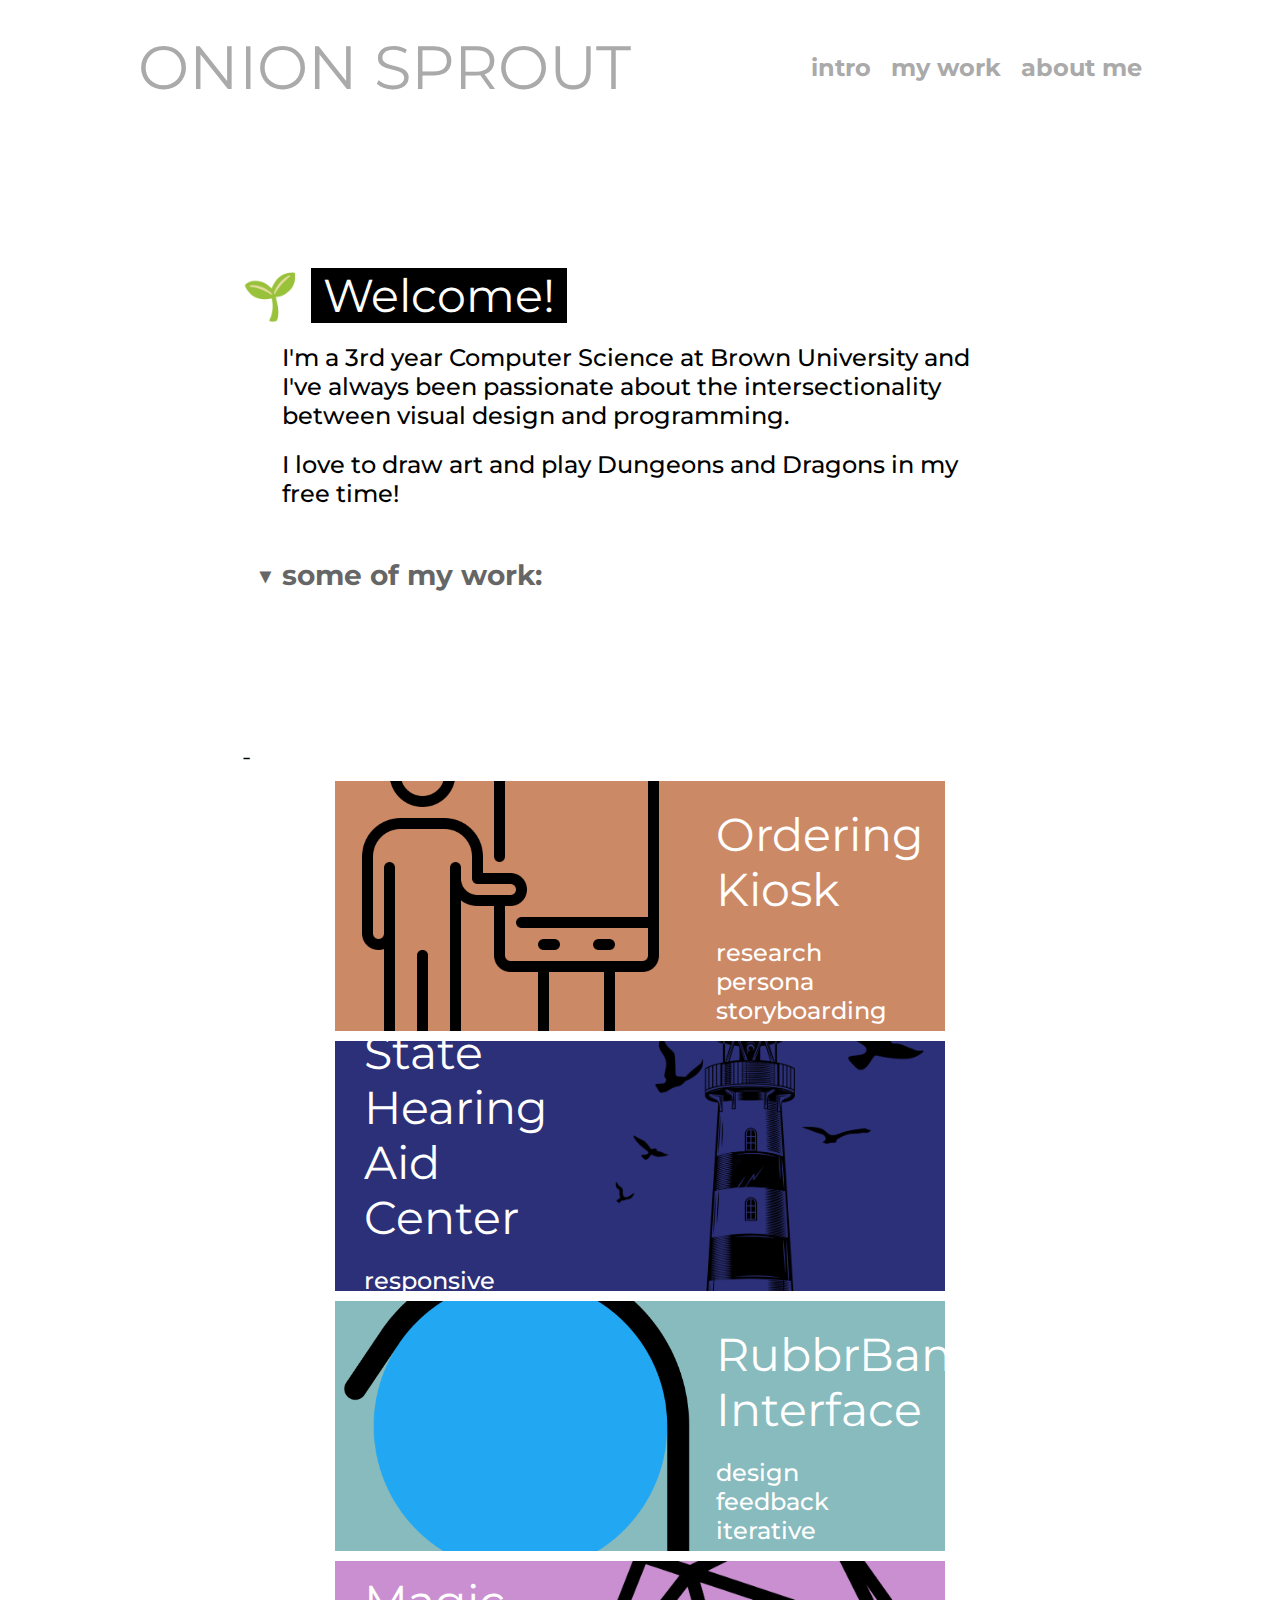
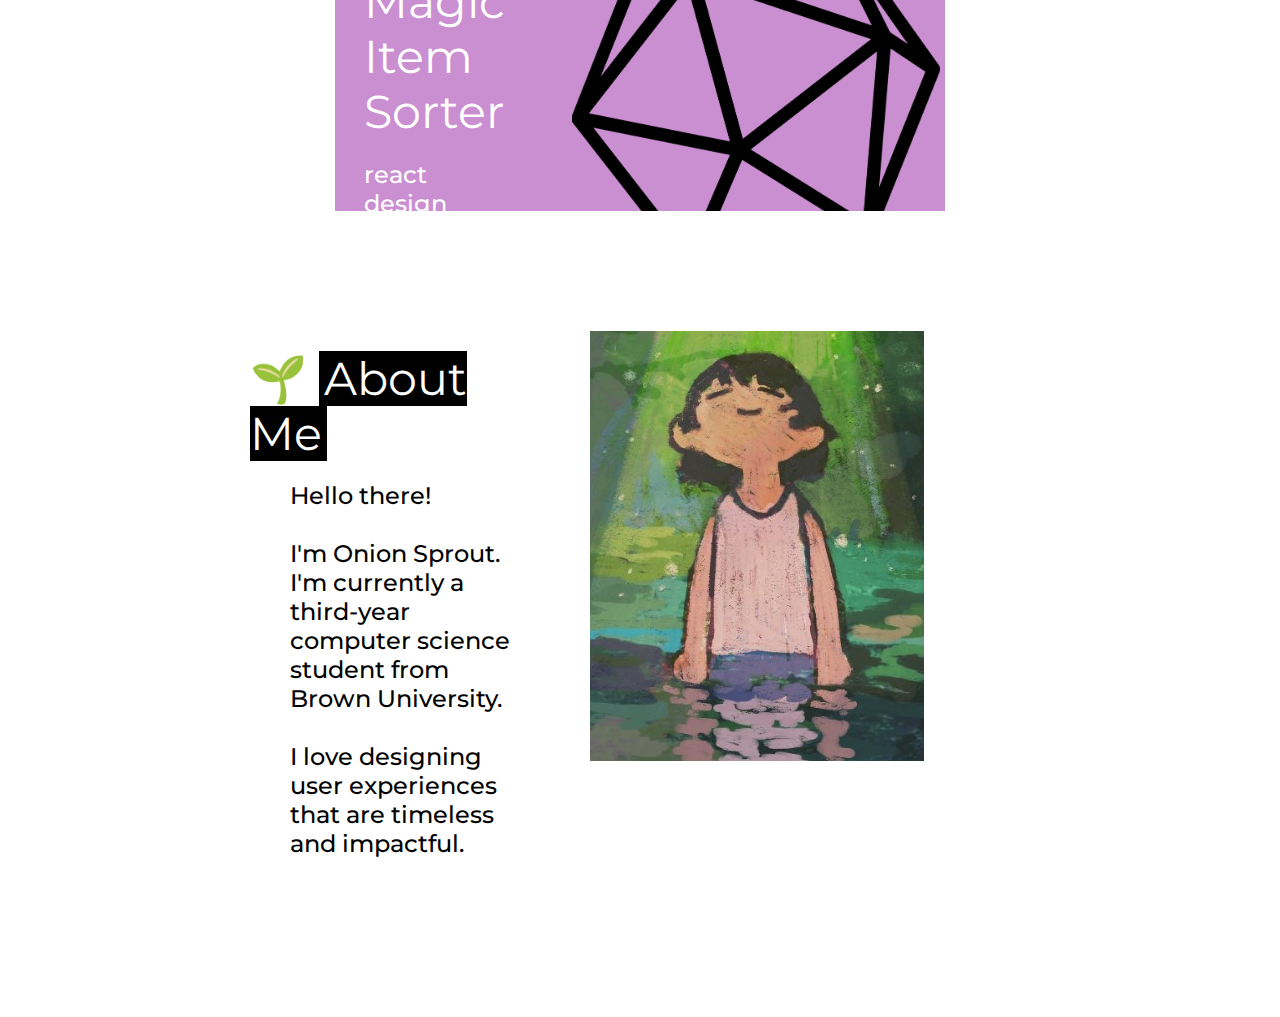
==== index.html @ 5fd8439c "completed i think" ====
<!DOCTYPE html>
<html lang="en">
    <head>
        <title>ONION SPROUT</title>
        <link rel="icon" href = "assets/logo.png">
        <link rel="stylesheet" href="style.css">
        <link rel="preconnect" href="https://fonts.googleapis.com">
        <link rel="preconnect" href="https://fonts.gstatic.com" crossorigin>
        <link href="https://fonts.googleapis.com/css2?family=Montserrat:wght@300;400;500;600&display=swap" rel="stylesheet">
        <meta name="viewport" content="width=device-width, initial-scale=1.0">
    </head>
    <body>
        <div id="header">
            <div>
                <a href="#main" class="name">
                    ONION SPROUT
                </a>
            </div>
            <div class="navbar">
                <a href="#main" class="navbar-item">intro</a>
                <a href="#gallery-start" class="navbar-item">my work</a>
                <a href="#about-me" class="navbar-item">about me</a>
            </div>
        </div>
        <div id="main">
            <div class="main-text" id="intro" >
                <h1 style="padding: 120px 0 0">
                    🌱 <span class="emph"> Welcome! </span>
                </h1>
                <p> I'm a 3rd year Computer Science at Brown University and I've always been passionate
                    about the intersectionality between visual design and programming.
                </p>
                <p>I love to draw art and play Dungeons and Dragons in my free time!</p>
                <h3 style="background-color:white"><a href="#gallery-start" style="padding:0 10px;">
                    ▼ some of my work:
                </a></h3>
            </div>
            <!-- <div class="main-text" id="gallery-start" style="margin-top:0">
                
            </div> -->
            <!-- <h3 class="main-text" id="gallery-start"><a href="#gallery-start" style="padding:0 10px;">
                ▼ Some of my work:
            </a></h3> -->
            <div class="main-text" id="gallery-start"> - </div>
            <div id="gallery">
                <a class="gallery-item" href="projects/persona-storyboarding.html" style="background-color:#CC8966;">
                    <img src="projects/assets/kiosk/logo.png" alt="a drawing of me">
                    <div class="item-description">
                        <h1>Ordering Kiosk</h1>
                        <div>research <br> persona <br> storyboarding</div>                  
                    </div>
                </a>
                <a class="gallery-item" href="projects/responsive-redesign.html" style="background-color:#2c3078">
                    <div class="item-description">
                        <h1>Ocean State Hearing Aid Center</h1>
                        <div>
                            responsive redesign <br>
                            web development
                        </div>
                    </div>
                    <img src="projects/assets/ocean-state/logo.png" alt="a drawing of me">
                </a>
                <a class="gallery-item" href="projects/iterative-design.html" style="background-color:#88BBBE">
                    <img src="projects/assets/rubbrband/rubbrband.ico" alt="a drawing of me">
                    <div class="item-description"   >
                        <h1>RubbrBand Interface</h1>
                        <div>
                            design <br>
                            feedback <br>
                            iterative
                        </div>
                    </div>
                </a>
                <a class="gallery-item" href="projects/react.html" style="background-color: #CA8FD1;">
                    <!-- <img src="profile.jpg" alt="a drawing of me"> -->
                    <div class="item-description">
                        <h1>Magic Item Sorter</h1>
                        <div>
                            react <br>
                            design
                        </div>
                    </div>
                    <img src="projects/assets/dnd-item/dice.jpg" alt="a drawing of me">
                </a>
            </div>
            <div class="main-text" id="about-me" style="display:flex;flex-flow:row wrap;justify-content:center;column-gap:5%; margin-bottom:100px;">
                <div style="width:300px">
                    <h1>🌱 <span class="emph">About Me</span></h1>
                    <p>
                        Hello there!<br><br>
                        I'm Onion Sprout. I'm currently a third-year computer science student from Brown University. <br> <br>
                        I love designing user experiences that are timeless and impactful.<br> <br>
                    </p>
                </div>
                <div style="width:400px;">
                    <img src="temp_profile.jpg" alt="a drawing of myself" style="max-width:100%; max-height: 450px;">
                </div>
            </div>
        </div>
    </body>
</html>
---- style.css ----
html {
    scroll-behavior: smooth;
}
body{
	background-color: white;
	font-size-adjust: 0.80;
    font-family: 'Montserrat', sans-serif;
}
h1{
    font-weight:400;
    font-size:30px;
}
h2{
    font-weight:300;
    font-size: 50px;
}
h3{
    color:white;
    margin-top: 50px;
    background-color: black;
    width:fit-content;
    padding: 0 5px;
}
p {
    margin: 20px 40px;
    font-weight: 500;
    font-size: 16px;
}
ul {
    list-style: outside;
    list-style-type: ">  ";
}
ul li{
    margin: 15px;
    font-weight: 500;
    font-size: 14px;
}
a {
    padding: 0 5px;
    background-color: white;
    text-decoration: none;
    color: #666666;
    transition: all 0.2s;
}
a:hover{
    color: white;
    background-color: black;
}
#header{
    height: fit-content;
    width: 80%;
    text-align: center;
    padding: 5px 10%;
    font-size:40px;
    background-color: white;
    position:fixed;
	top:0;
	left:0;
    display: flex;
    align-items: center;
    justify-content: space-between;
    flex-flow: row wrap;
}
.name{
    padding: 25px 10px;
    float:left;
    color: #AAAAAA;
    text-decoration: none;
    background-color: white;
}
.name:hover{
    color:black;
    background-color: white;
}
.navbar{
    display: flex;
    flex-flow: row nowrap;
    align-items: center;
    justify-content: center;
}
.navbar-item{
    justify-self: stretch;
    width: fit-content;
	color: #AAAAAA;    
	text-align: center;
    padding: 0 10px;
	font-size: 16px;
    font-weight: bold;
    overflow: hidden;
	text-overflow: ellipsis;
}
.navbar-item:link{
    text-decoration: none;
}
.navbar-item:hover{
    font-weight: bold;
    color:white;
}
#main{
    margin: 0 5%;
}
.main-text{
    height: fit-content;
    padding: 120px 15% 10px;
    /* margin: 300px 15%; */
}
#gallery{
    width: 100%;
    display: flex; 
    flex-flow: row wrap;
    justify-content: center;
    align-items: center;
    row-gap: 10px;
    column-gap: 10px;
}
.gallery-item{
    width: 600px;
    height: 250px;
    text-align: center;
    font-weight: 300;
    font-size: 12px;
    text-align: left;
    text-decoration: none;
    overflow: hidden;
    text-overflow: ellipsis;
    color:white;

    display:flex;
}
.gallery-item:hover{
    box-shadow: 0px 6px 6px rgba(0, 0, 0, 0.50);
    color: black;
}
.gallery-item img{
    object-fit:cover;
    width:400px;
    max-height: fit-content;
    overflow:hidden;
}
.gallery-item::after{
    content: "";
    clear: both;
    display: table;
}
.item-description{
    width: 200px;
    padding: 10px;
    text-align: left;
    font-size: 16px;
    font-weight:500;
    padding: 0 4%;

    display: flex;
    flex-flow: column nowrap;
    justify-content: center;
}
.emph{
    background-color: black;
    color:white;
    padding: 0 1.5%;
}
#about-me::after{
    content: "";
    clear: both;
    display: table;
}
.quote {
    font-size:20px; 
    line-height:30px;
    margin: 3%;
    font-weight: 500;
}
/* img:hover{
    box-shadow: 0px 6px 16px black;
} */
/* #footer{
    height:20px;
    width:100%;
    text-align: center; } */
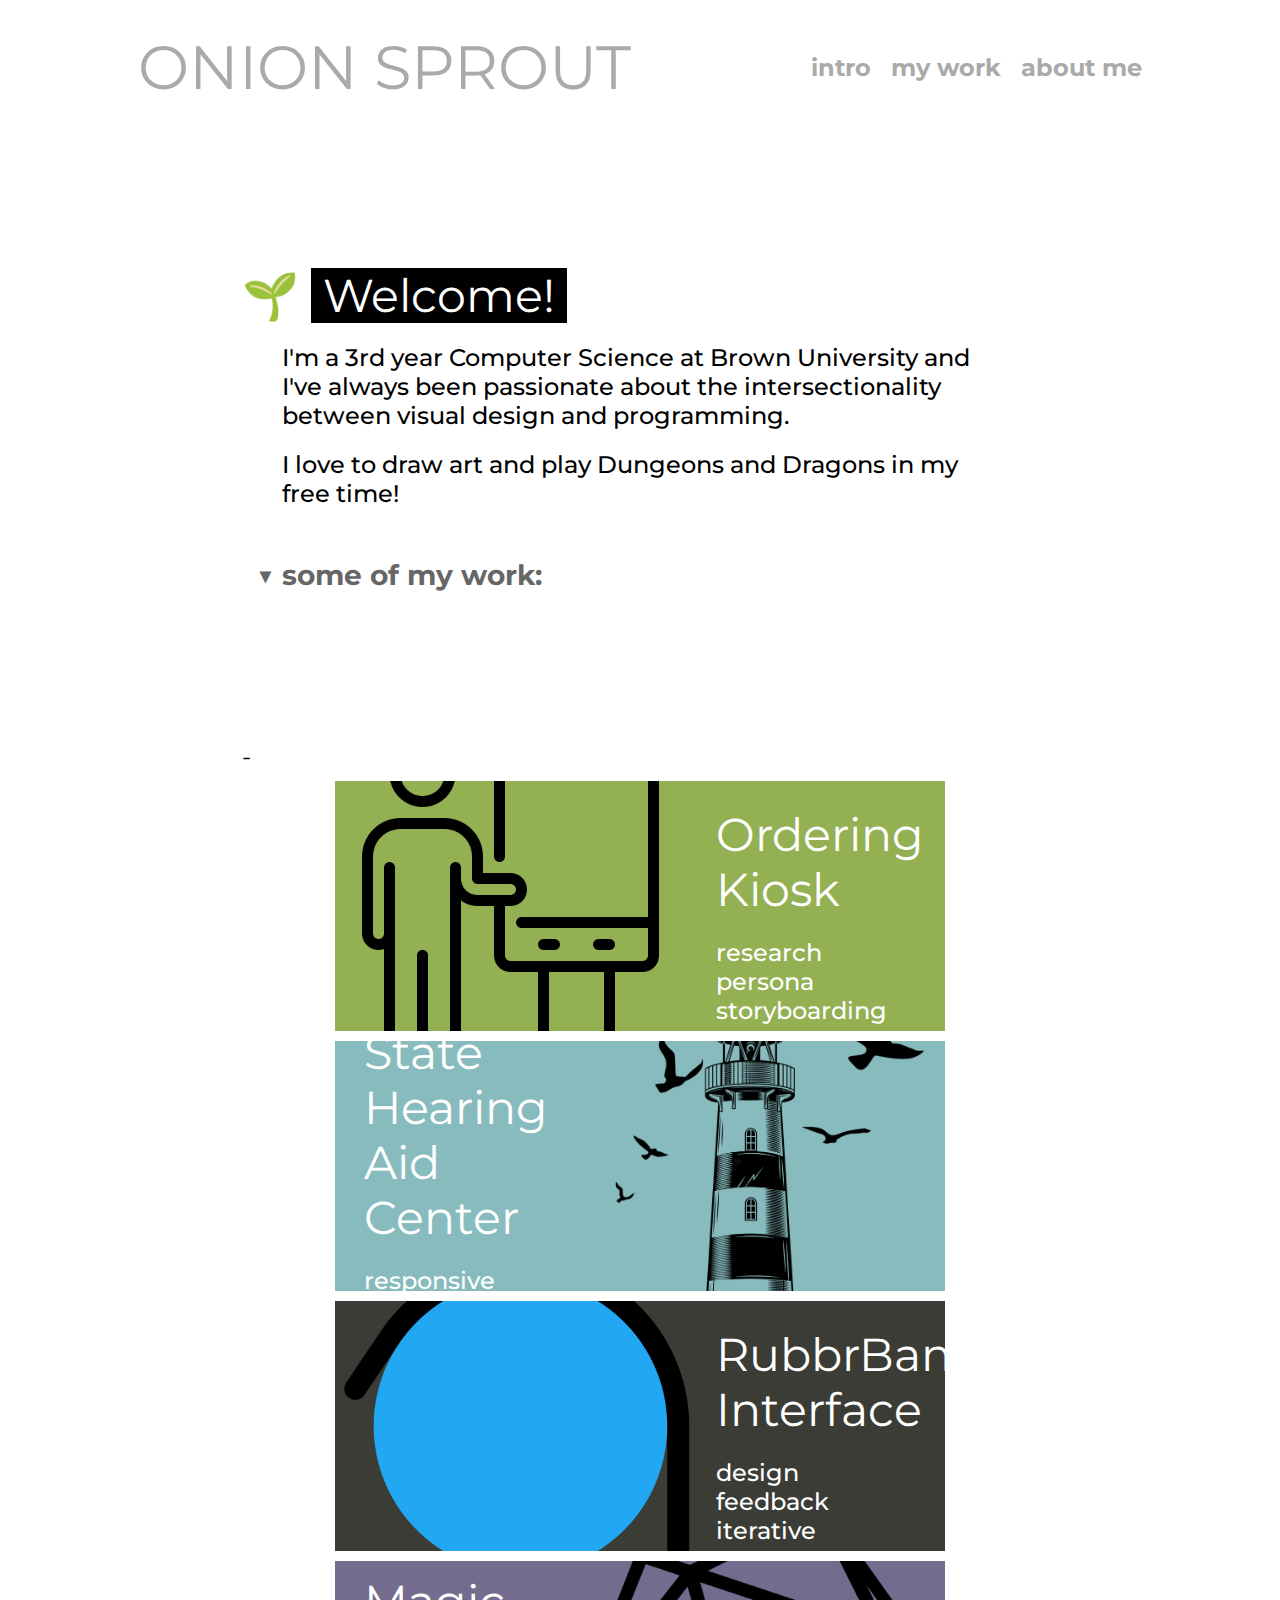
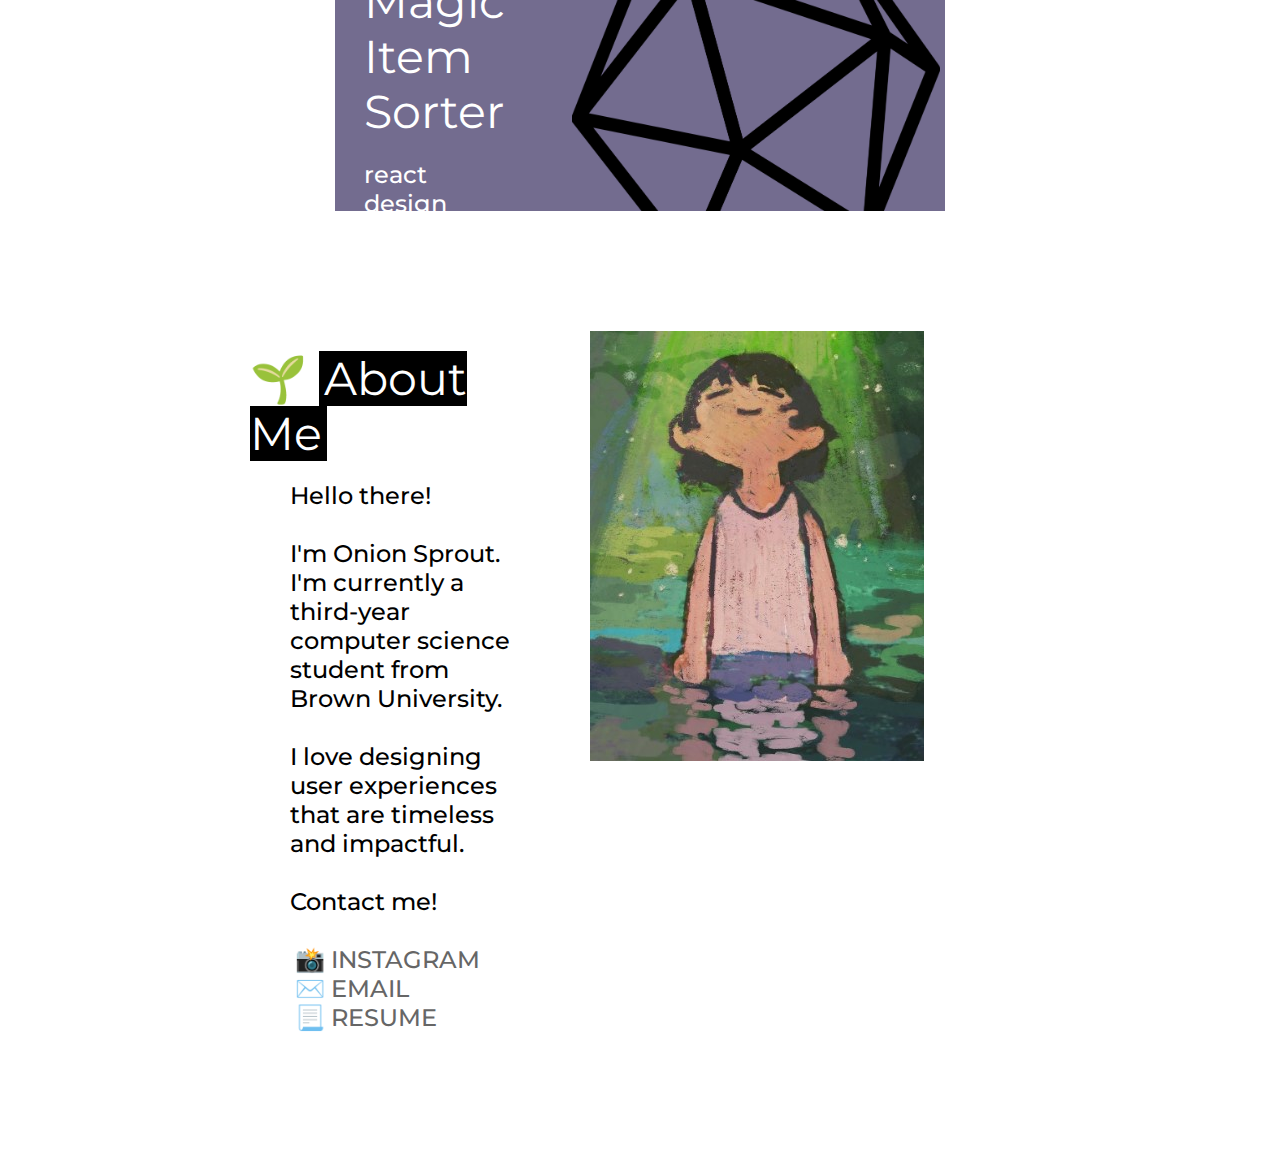
==== commit 0fc7bcd4: "added icons and fixed colors" ====
--- a/index.html
+++ b/index.html
@@ -43,14 +43,14 @@
             </a></h3> -->
             <div class="main-text" id="gallery-start"> - </div>
             <div id="gallery">
-                <a class="gallery-item" href="projects/persona-storyboarding.html" style="background-color:#CC8966;">
+                <a class="gallery-item" href="projects/persona-storyboarding.html" style="background-color:#93B053;">
                     <img src="projects/assets/kiosk/logo.png" alt="a drawing of me">
                     <div class="item-description">
                         <h1>Ordering Kiosk</h1>
                         <div>research <br> persona <br> storyboarding</div>                  
                     </div>
                 </a>
-                <a class="gallery-item" href="projects/responsive-redesign.html" style="background-color:#2c3078">
+                <a class="gallery-item" href="projects/responsive-redesign.html" style="background-color:#88BBBE">
                     <div class="item-description">
                         <h1>Ocean State Hearing Aid Center</h1>
                         <div>
@@ -60,7 +60,7 @@
                     </div>
                     <img src="projects/assets/ocean-state/logo.png" alt="a drawing of me">
                 </a>
-                <a class="gallery-item" href="projects/iterative-design.html" style="background-color:#88BBBE">
+                <a class="gallery-item" href="projects/iterative-design.html" style="background-color:#3B3C36">
                     <img src="projects/assets/rubbrband/rubbrband.ico" alt="a drawing of me">
                     <div class="item-description"   >
                         <h1>RubbrBand Interface</h1>
@@ -71,7 +71,7 @@
                         </div>
                     </div>
                 </a>
-                <a class="gallery-item" href="projects/react.html" style="background-color: #CA8FD1;">
+                <a class="gallery-item" href="projects/react.html" style="background-color: #736C8F;">
                     <!-- <img src="profile.jpg" alt="a drawing of me"> -->
                     <div class="item-description">
                         <h1>Magic Item Sorter</h1>
@@ -90,6 +90,11 @@
                         Hello there!<br><br>
                         I'm Onion Sprout. I'm currently a third-year computer science student from Brown University. <br> <br>
                         I love designing user experiences that are timeless and impactful.<br> <br>
+                        Contact me! <br><br>
+                        
+                        <a href="https://instagram.com/" target="_blank">📸 INSTAGRAM</a> <br>
+                        <a href="https://gmail.com/" target="_blank">✉️ EMAIL</a> <br>
+                        <a href="https://uploads-ssl.webflow.com/589ed0903452732276fe0a7f/5bec9a56e23e1ad19437d203_Kevin-Mao-Resume-Example.png" target="_blank">📃 RESUME</a>
                     </p>
                 </div>
                 <div style="width:400px;">
--- a/style.css
+++ b/style.css
@@ -5,6 +5,17 @@
 	background-color: white;
 	font-size-adjust: 0.80;
     font-family: 'Montserrat', sans-serif;
+    animation: fadeInAnimation ease 1s;
+    animation-iteration-count: 1;
+    animation-fill-mode: forwards;
+}
+@keyframes fadeInAnimation {
+    0% {
+        opacity: 0;
+    }
+    100% {
+        opacity: 1;
+    }
 }
 h1{
     font-weight:400;
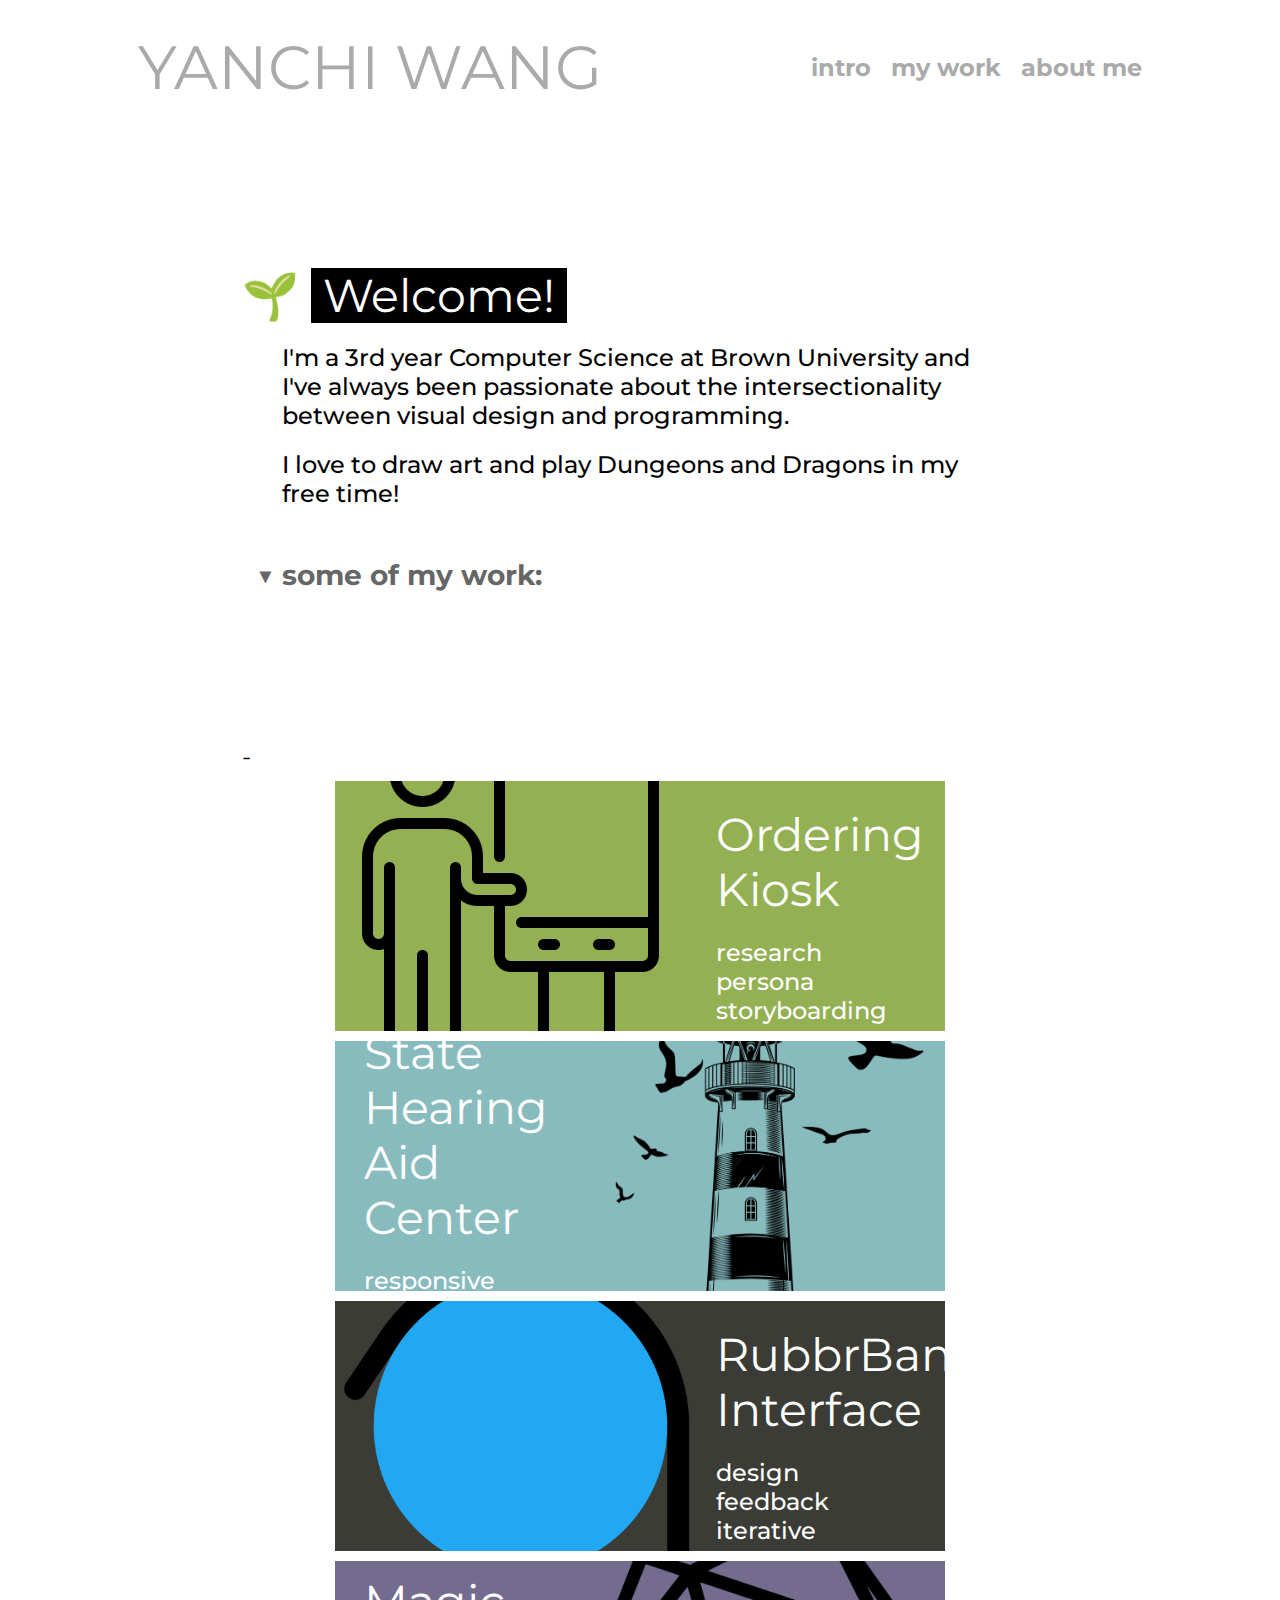
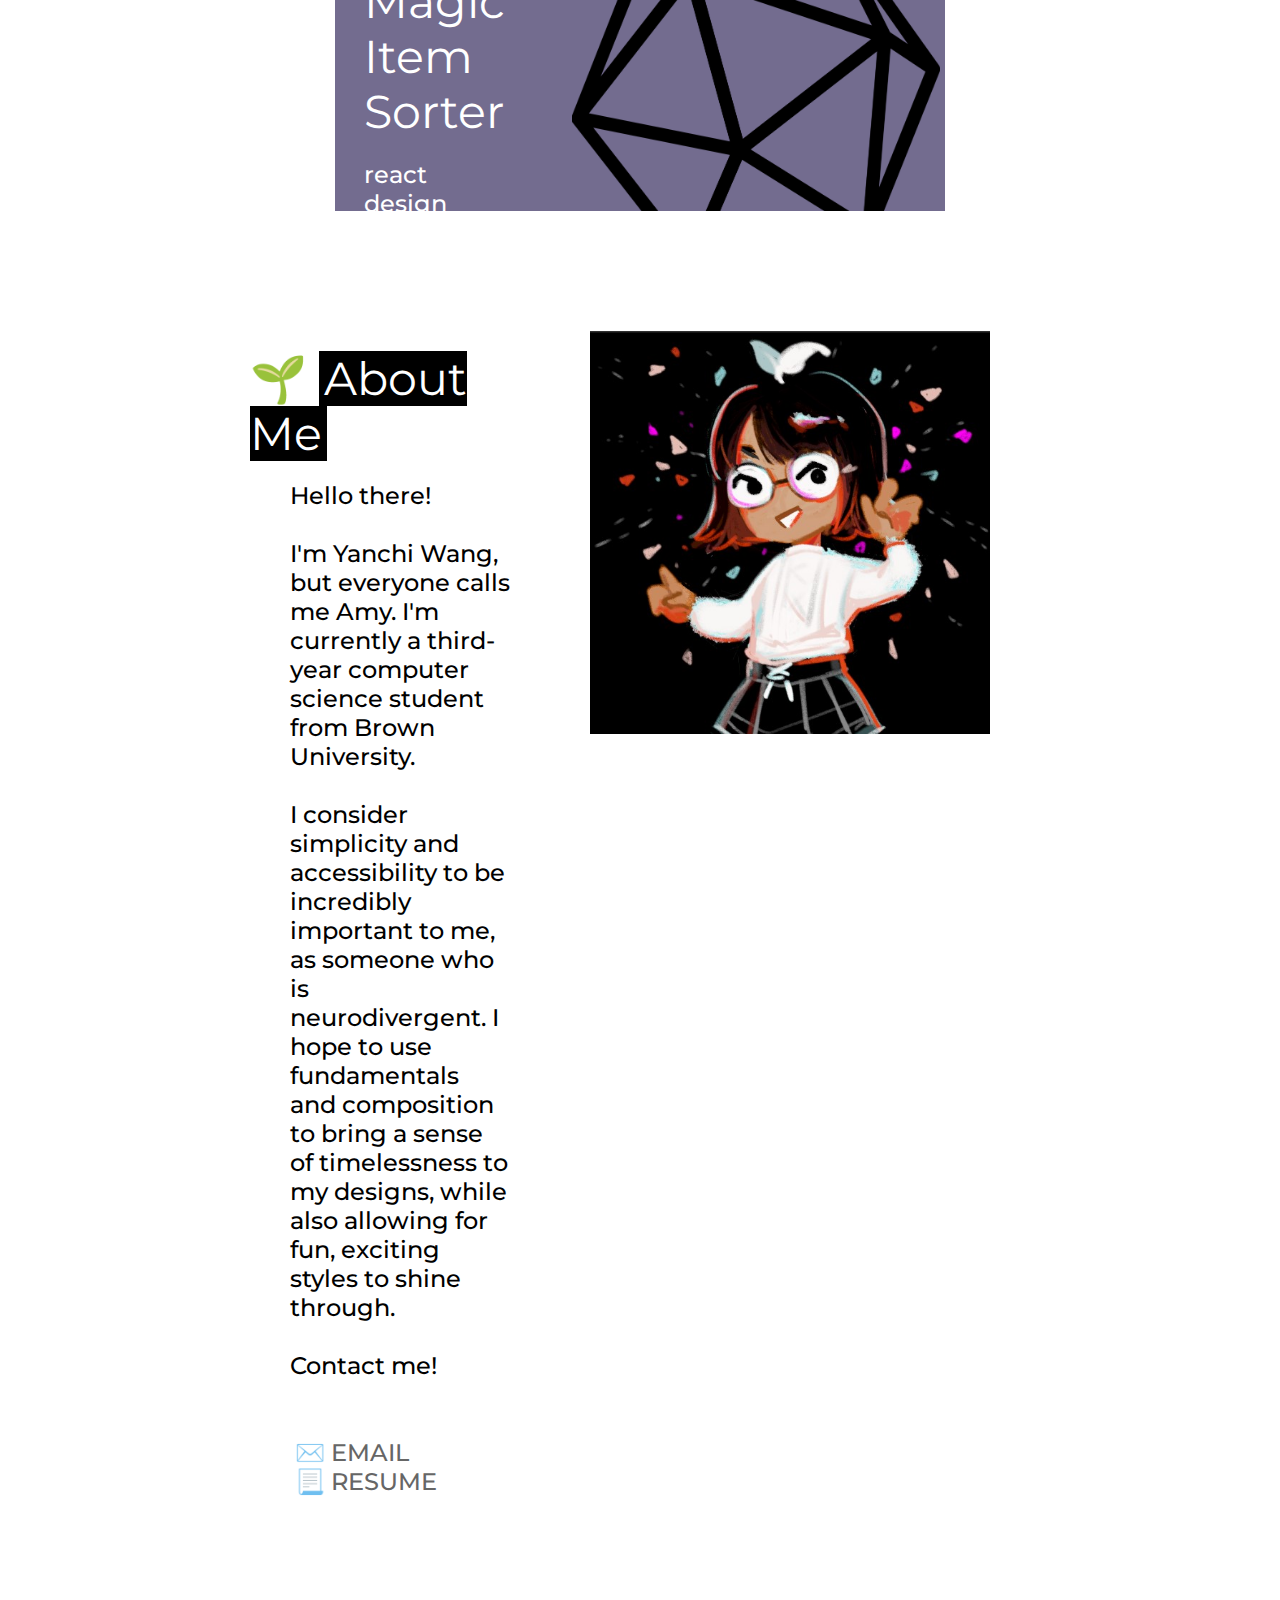
==== commit db51102a: "update" ====
--- a/index.html
+++ b/index.html
@@ -1,106 +1,163 @@
 <!DOCTYPE html>
 <html lang="en">
-    <head>
-        <title>ONION SPROUT</title>
-        <link rel="icon" href = "assets/logo.png">
-        <link rel="stylesheet" href="style.css">
-        <link rel="preconnect" href="https://fonts.googleapis.com">
-        <link rel="preconnect" href="https://fonts.gstatic.com" crossorigin>
-        <link href="https://fonts.googleapis.com/css2?family=Montserrat:wght@300;400;500;600&display=swap" rel="stylesheet">
-        <meta name="viewport" content="width=device-width, initial-scale=1.0">
-    </head>
-    <body>
-        <div id="header">
-            <div>
-                <a href="#main" class="name">
-                    ONION SPROUT
-                </a>
-            </div>
-            <div class="navbar">
-                <a href="#main" class="navbar-item">intro</a>
-                <a href="#gallery-start" class="navbar-item">my work</a>
-                <a href="#about-me" class="navbar-item">about me</a>
-            </div>
-        </div>
-        <div id="main">
-            <div class="main-text" id="intro" >
-                <h1 style="padding: 120px 0 0">
-                    🌱 <span class="emph"> Welcome! </span>
-                </h1>
-                <p> I'm a 3rd year Computer Science at Brown University and I've always been passionate
-                    about the intersectionality between visual design and programming.
-                </p>
-                <p>I love to draw art and play Dungeons and Dragons in my free time!</p>
-                <h3 style="background-color:white"><a href="#gallery-start" style="padding:0 10px;">
-                    ▼ some of my work:
-                </a></h3>
-            </div>
-            <!-- <div class="main-text" id="gallery-start" style="margin-top:0">
+  <head>
+    <title>YANCHI WANG</title>
+    <link rel="icon" href="assets/logo.png" />
+    <link rel="stylesheet" href="style.css" />
+    <link rel="preconnect" href="https://fonts.googleapis.com" />
+    <link rel="preconnect" href="https://fonts.gstatic.com" crossorigin />
+    <link
+      href="https://fonts.googleapis.com/css2?family=Montserrat:wght@300;400;500;600&display=swap"
+      rel="stylesheet"
+    />
+    <meta name="viewport" content="width=device-width, initial-scale=1.0" />
+  </head>
+  <body>
+    <div id="header">
+      <div>
+        <a href="#main" class="name"> YANCHI WANG </a>
+      </div>
+      <div class="navbar">
+        <a href="#main" class="navbar-item">intro</a>
+        <a href="#gallery-start" class="navbar-item">my work</a>
+        <a href="#about-me" class="navbar-item">about me</a>
+      </div>
+    </div>
+    <div id="main">
+      <div class="main-text" id="intro">
+        <h1 style="padding: 120px 0 0">
+          🌱 <span class="emph"> Welcome! </span>
+        </h1>
+        <p>
+          I'm a 3rd year Computer Science at Brown University and I've always
+          been passionate about the intersectionality between visual design and
+          programming.
+        </p>
+        <p>I love to draw art and play Dungeons and Dragons in my free time!</p>
+        <h3 style="background-color: white">
+          <a href="#gallery-start" style="padding: 0 10px">
+            ▼ some of my work:
+          </a>
+        </h3>
+      </div>
+      <!-- <div class="main-text" id="gallery-start" style="margin-top:0">
                 
             </div> -->
-            <!-- <h3 class="main-text" id="gallery-start"><a href="#gallery-start" style="padding:0 10px;">
+      <!-- <h3 class="main-text" id="gallery-start"><a href="#gallery-start" style="padding:0 10px;">
                 ▼ Some of my work:
             </a></h3> -->
-            <div class="main-text" id="gallery-start"> - </div>
-            <div id="gallery">
-                <a class="gallery-item" href="projects/persona-storyboarding.html" style="background-color:#93B053;">
-                    <img src="projects/assets/kiosk/logo.png" alt="a drawing of me">
-                    <div class="item-description">
-                        <h1>Ordering Kiosk</h1>
-                        <div>research <br> persona <br> storyboarding</div>                  
-                    </div>
-                </a>
-                <a class="gallery-item" href="projects/responsive-redesign.html" style="background-color:#88BBBE">
-                    <div class="item-description">
-                        <h1>Ocean State Hearing Aid Center</h1>
-                        <div>
-                            responsive redesign <br>
-                            web development
-                        </div>
-                    </div>
-                    <img src="projects/assets/ocean-state/logo.png" alt="a drawing of me">
-                </a>
-                <a class="gallery-item" href="projects/iterative-design.html" style="background-color:#3B3C36">
-                    <img src="projects/assets/rubbrband/rubbrband.ico" alt="a drawing of me">
-                    <div class="item-description"   >
-                        <h1>RubbrBand Interface</h1>
-                        <div>
-                            design <br>
-                            feedback <br>
-                            iterative
-                        </div>
-                    </div>
-                </a>
-                <a class="gallery-item" href="projects/react.html" style="background-color: #736C8F;">
-                    <!-- <img src="profile.jpg" alt="a drawing of me"> -->
-                    <div class="item-description">
-                        <h1>Magic Item Sorter</h1>
-                        <div>
-                            react <br>
-                            design
-                        </div>
-                    </div>
-                    <img src="projects/assets/dnd-item/dice.jpg" alt="a drawing of me">
-                </a>
+      <div class="main-text" id="gallery-start">-</div>
+      <div id="gallery">
+        <a
+          class="gallery-item"
+          href="projects/persona-storyboarding.html"
+          style="background-color: #93b053"
+        >
+          <img src="projects/assets/kiosk/logo.png" alt="a drawing of me" />
+          <div class="item-description">
+            <h1>Ordering Kiosk</h1>
+            <div>
+              research <br />
+              persona <br />
+              storyboarding
             </div>
-            <div class="main-text" id="about-me" style="display:flex;flex-flow:row wrap;justify-content:center;column-gap:5%; margin-bottom:100px;">
-                <div style="width:300px">
-                    <h1>🌱 <span class="emph">About Me</span></h1>
-                    <p>
-                        Hello there!<br><br>
-                        I'm Onion Sprout. I'm currently a third-year computer science student from Brown University. <br> <br>
-                        I love designing user experiences that are timeless and impactful.<br> <br>
-                        Contact me! <br><br>
-                        
-                        <a href="https://instagram.com/" target="_blank">📸 INSTAGRAM</a> <br>
-                        <a href="https://gmail.com/" target="_blank">✉️ EMAIL</a> <br>
-                        <a href="https://uploads-ssl.webflow.com/589ed0903452732276fe0a7f/5bec9a56e23e1ad19437d203_Kevin-Mao-Resume-Example.png" target="_blank">📃 RESUME</a>
-                    </p>
-                </div>
-                <div style="width:400px;">
-                    <img src="temp_profile.jpg" alt="a drawing of myself" style="max-width:100%; max-height: 450px;">
-                </div>
+          </div>
+        </a>
+        <a
+          class="gallery-item"
+          href="projects/responsive-redesign.html"
+          style="background-color: #88bbbe"
+        >
+          <div class="item-description">
+            <h1>Ocean State Hearing Aid Center</h1>
+            <div>
+              responsive redesign <br />
+              web development
             </div>
+          </div>
+          <img
+            src="projects/assets/ocean-state/logo.png"
+            alt="a drawing of me"
+          />
+        </a>
+        <a
+          class="gallery-item"
+          href="projects/iterative-design.html"
+          style="background-color: #3b3c36"
+        >
+          <img
+            src="projects/assets/rubbrband/rubbrband.ico"
+            alt="a drawing of me"
+          />
+          <div class="item-description">
+            <h1>RubbrBand Interface</h1>
+            <div>
+              design <br />
+              feedback <br />
+              iterative
+            </div>
+          </div>
+        </a>
+        <a
+          class="gallery-item"
+          href="projects/react.html"
+          style="background-color: #736c8f"
+        >
+          <!-- <img src="profile.jpg" alt="a drawing of me"> -->
+          <div class="item-description">
+            <h1>Magic Item Sorter</h1>
+            <div>
+              react <br />
+              design
+            </div>
+          </div>
+          <img src="projects/assets/dnd-item/dice.jpg" alt="a drawing of me" />
+        </a>
+      </div>
+      <div
+        class="main-text"
+        id="about-me"
+        style="
+          display: flex;
+          flex-flow: row wrap;
+          justify-content: center;
+          column-gap: 5%;
+          margin-bottom: 100px;
+        "
+      >
+        <div style="width: 300px">
+          <h1>🌱 <span class="emph">About Me</span></h1>
+          <p>
+            Hello there!<br /><br />
+            I'm Yanchi Wang, but everyone calls me Amy. I'm currently a
+            third-year computer science student from Brown University. <br />
+            <br />
+            I consider simplicity and accessibility to be incredibly important
+            to me, as someone who is neurodivergent. I hope to use fundamentals
+            and composition to bring a sense of timelessness to my designs,
+            while also allowing for fun, exciting styles to shine through.
+            <br />
+            <br />
+            Contact me! <br /><br />
+
+            <br />
+            <a href="mailto:yan.aw314@gmail.com" target="_blank">✉️ EMAIL</a>
+            <br />
+            <a
+              href="https://uploads-ssl.webflow.com/589ed0903452732276fe0a7f/5bec9a56e23e1ad19437d203_Kevin-Mao-Resume-Example.png"
+              target="_blank"
+              >📃 RESUME</a
+            >
+          </p>
         </div>
-    </body>
-</html>+        <div style="width: 400px">
+          <img
+            src="profile.jpg"
+            alt="a drawing of myself"
+            style="max-width: 100%; max-height: 450px"
+          />
+        </div>
+      </div>
+    </div>
+  </body>
+</html>
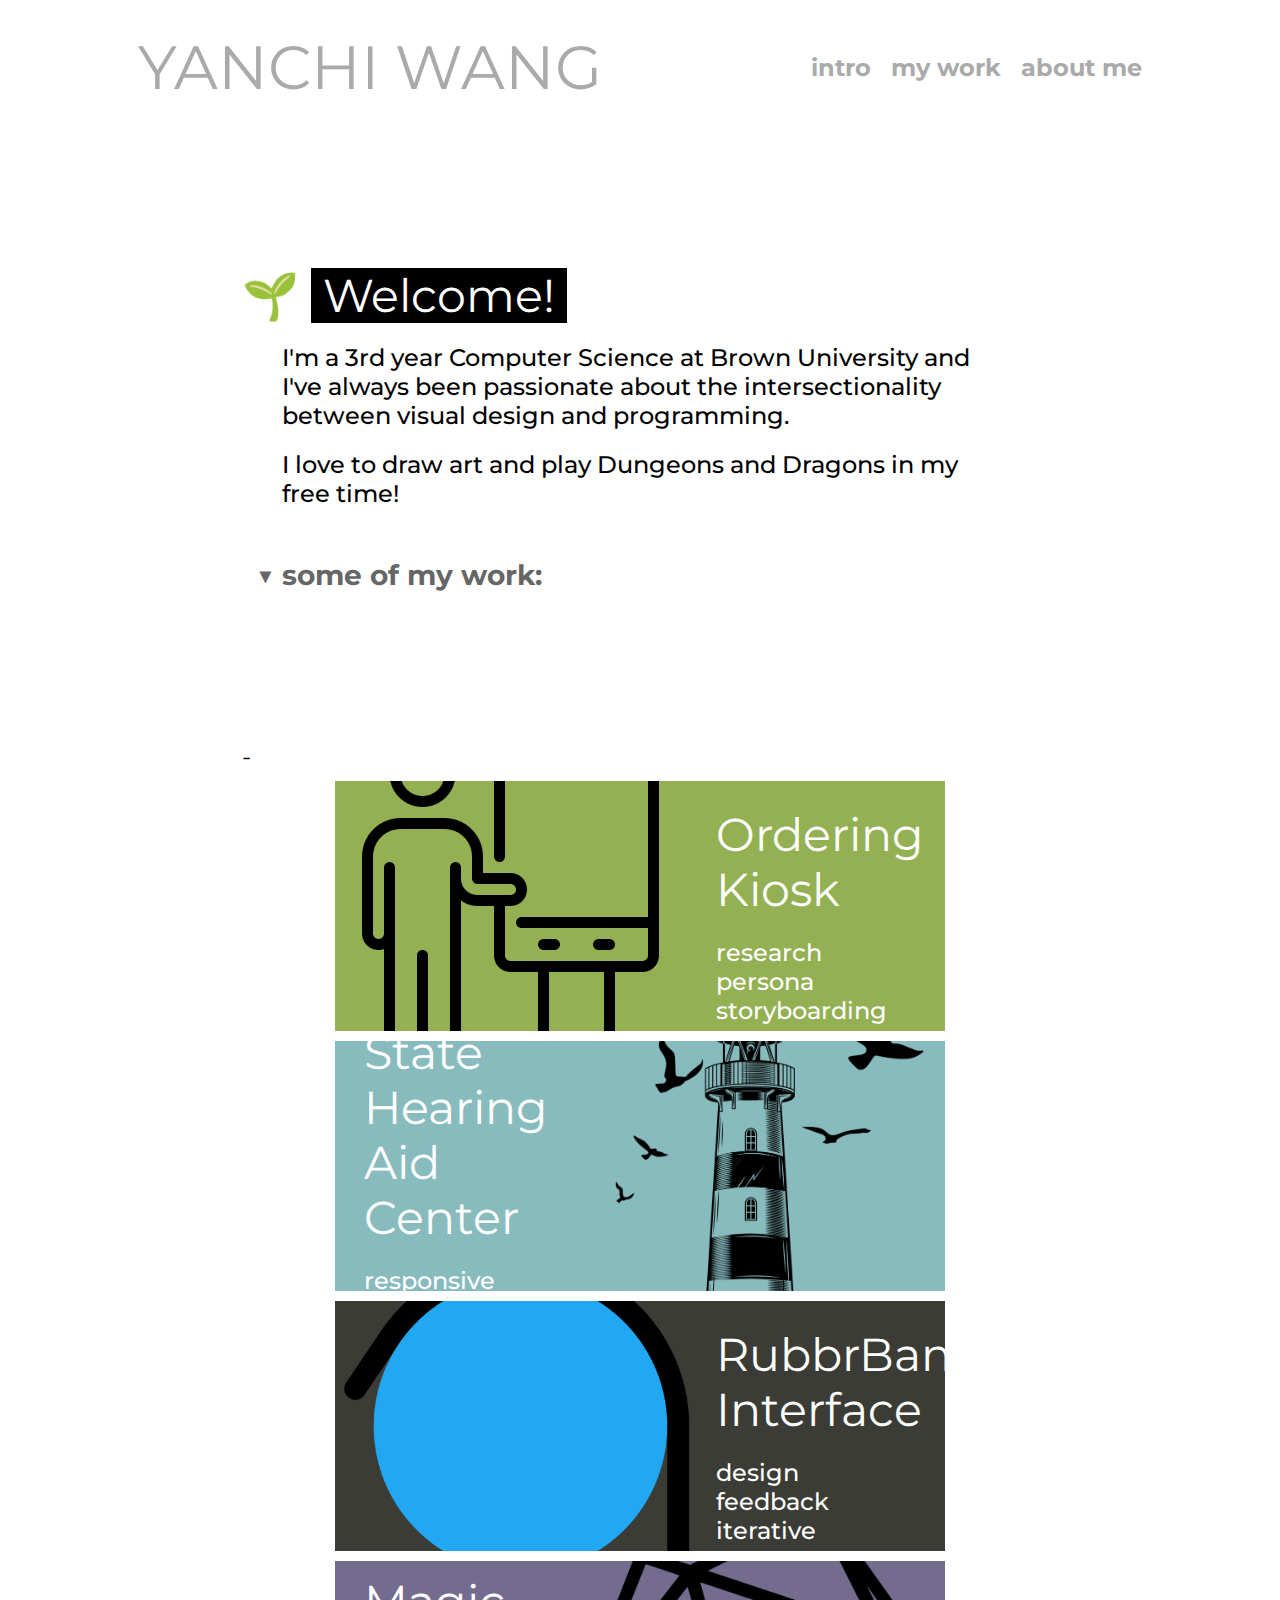
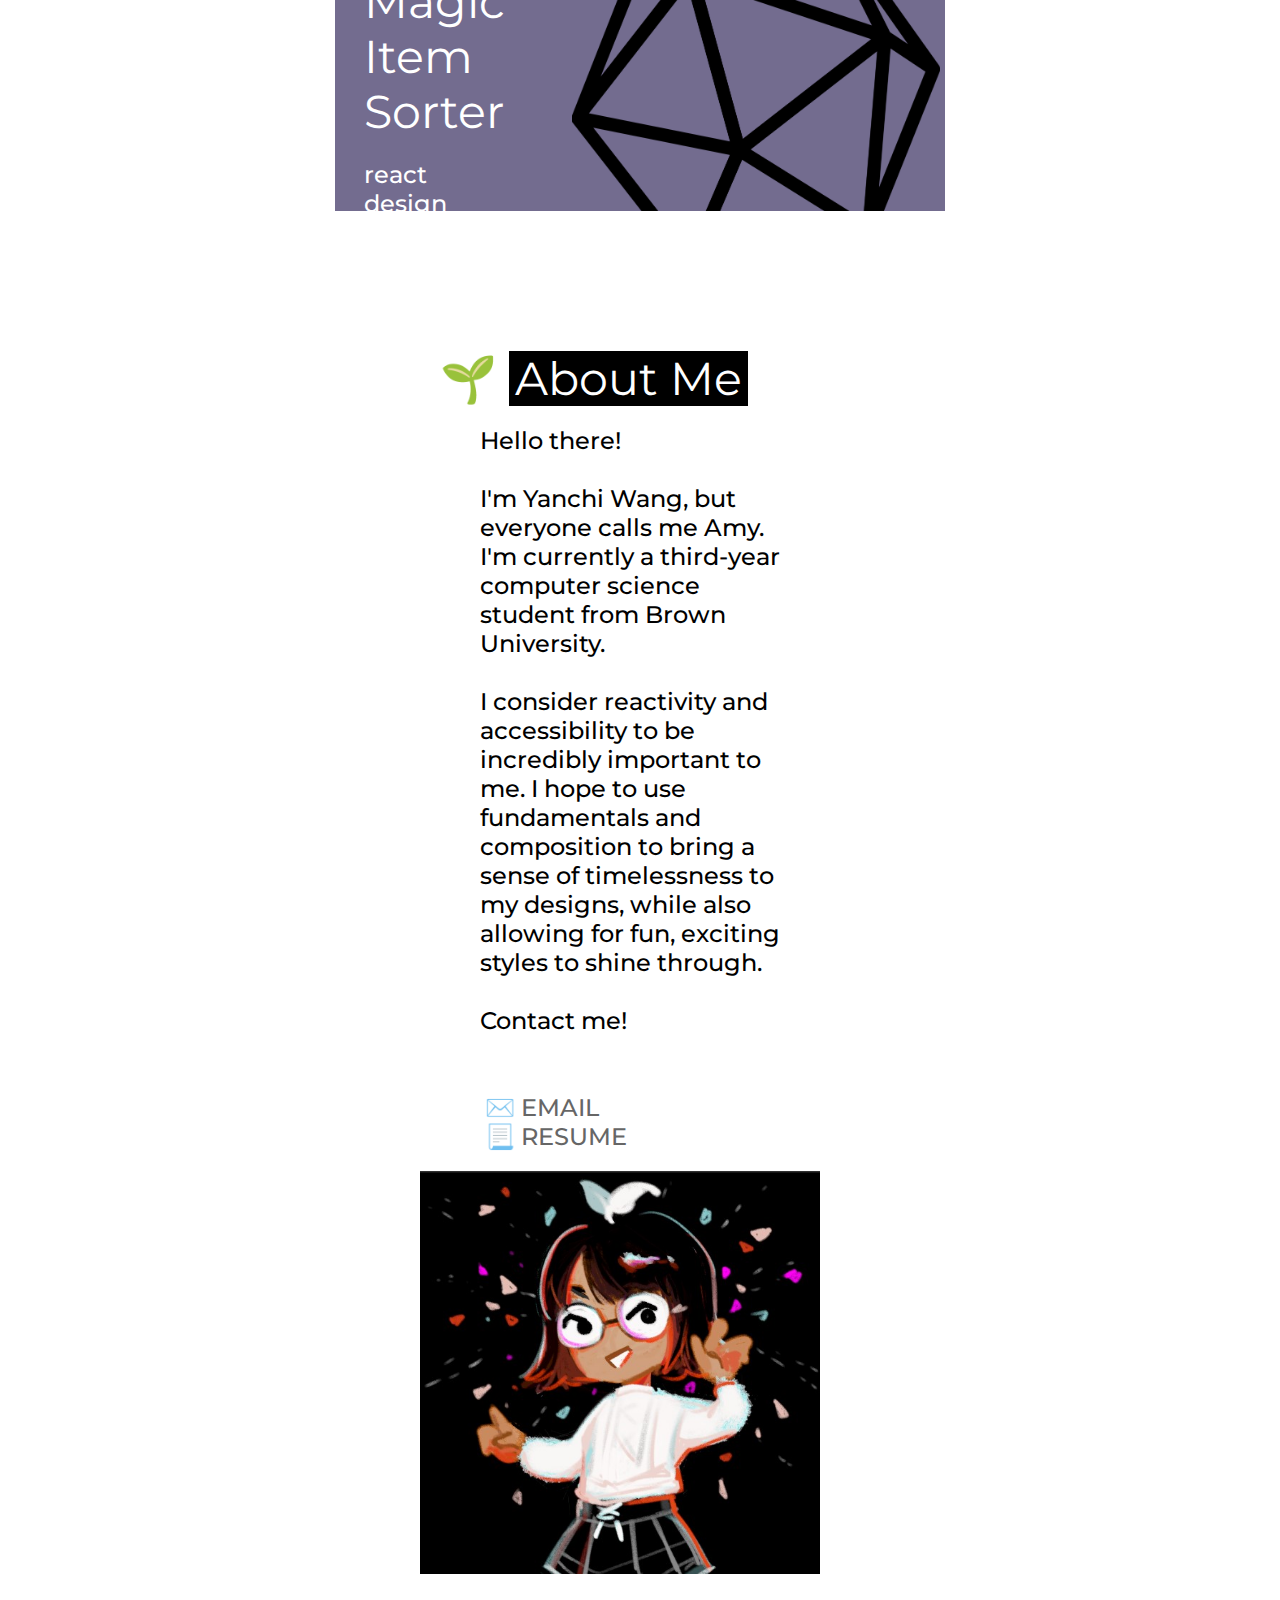
==== commit 9f632763: "update" ====
--- a/index.html
+++ b/index.html
@@ -125,17 +125,17 @@
           margin-bottom: 100px;
         "
       >
-        <div style="width: 300px">
+        <div style="width: 400px">
           <h1>🌱 <span class="emph">About Me</span></h1>
           <p>
             Hello there!<br /><br />
             I'm Yanchi Wang, but everyone calls me Amy. I'm currently a
             third-year computer science student from Brown University. <br />
             <br />
-            I consider simplicity and accessibility to be incredibly important
-            to me, as someone who is neurodivergent. I hope to use fundamentals
-            and composition to bring a sense of timelessness to my designs,
-            while also allowing for fun, exciting styles to shine through.
+            I consider reactivity and accessibility to be incredibly important
+            to me. I hope to use fundamentals and composition to bring a sense
+            of timelessness to my designs, while also allowing for fun, exciting
+            styles to shine through.
             <br />
             <br />
             Contact me! <br /><br />
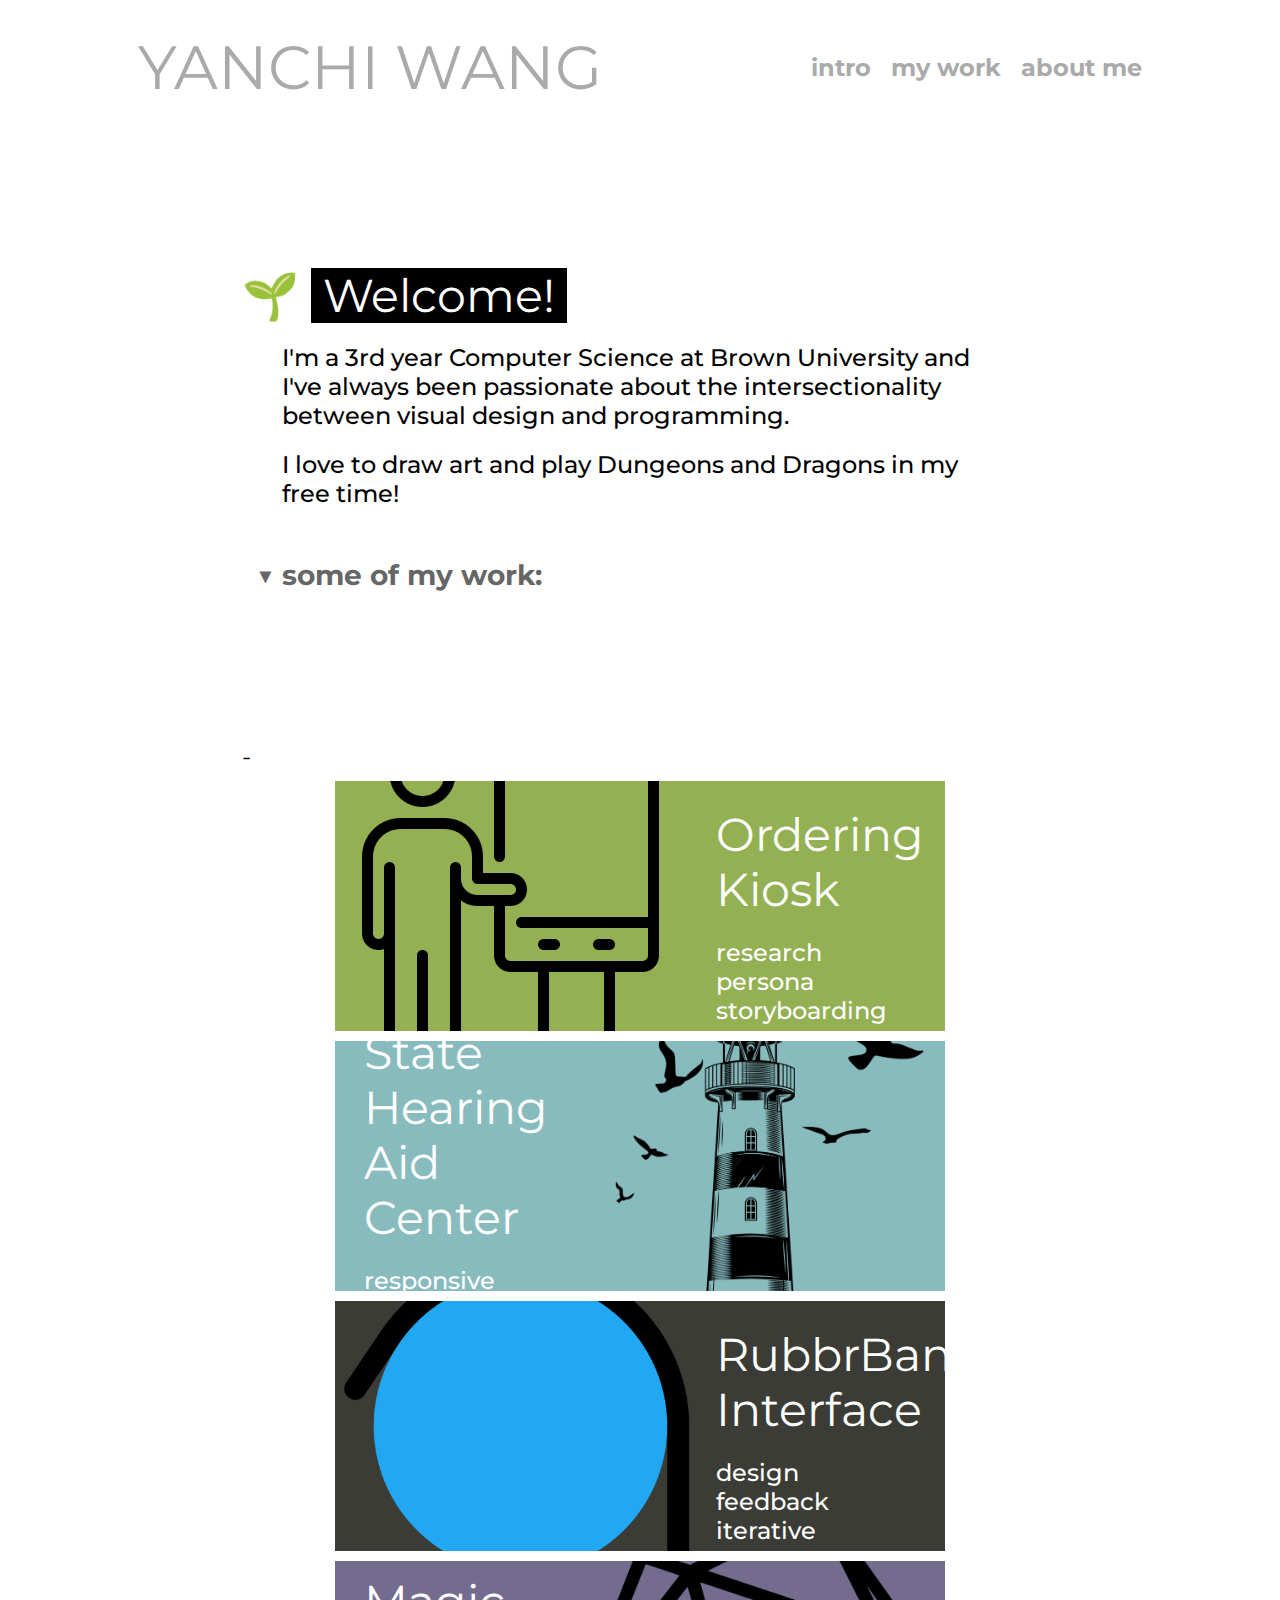
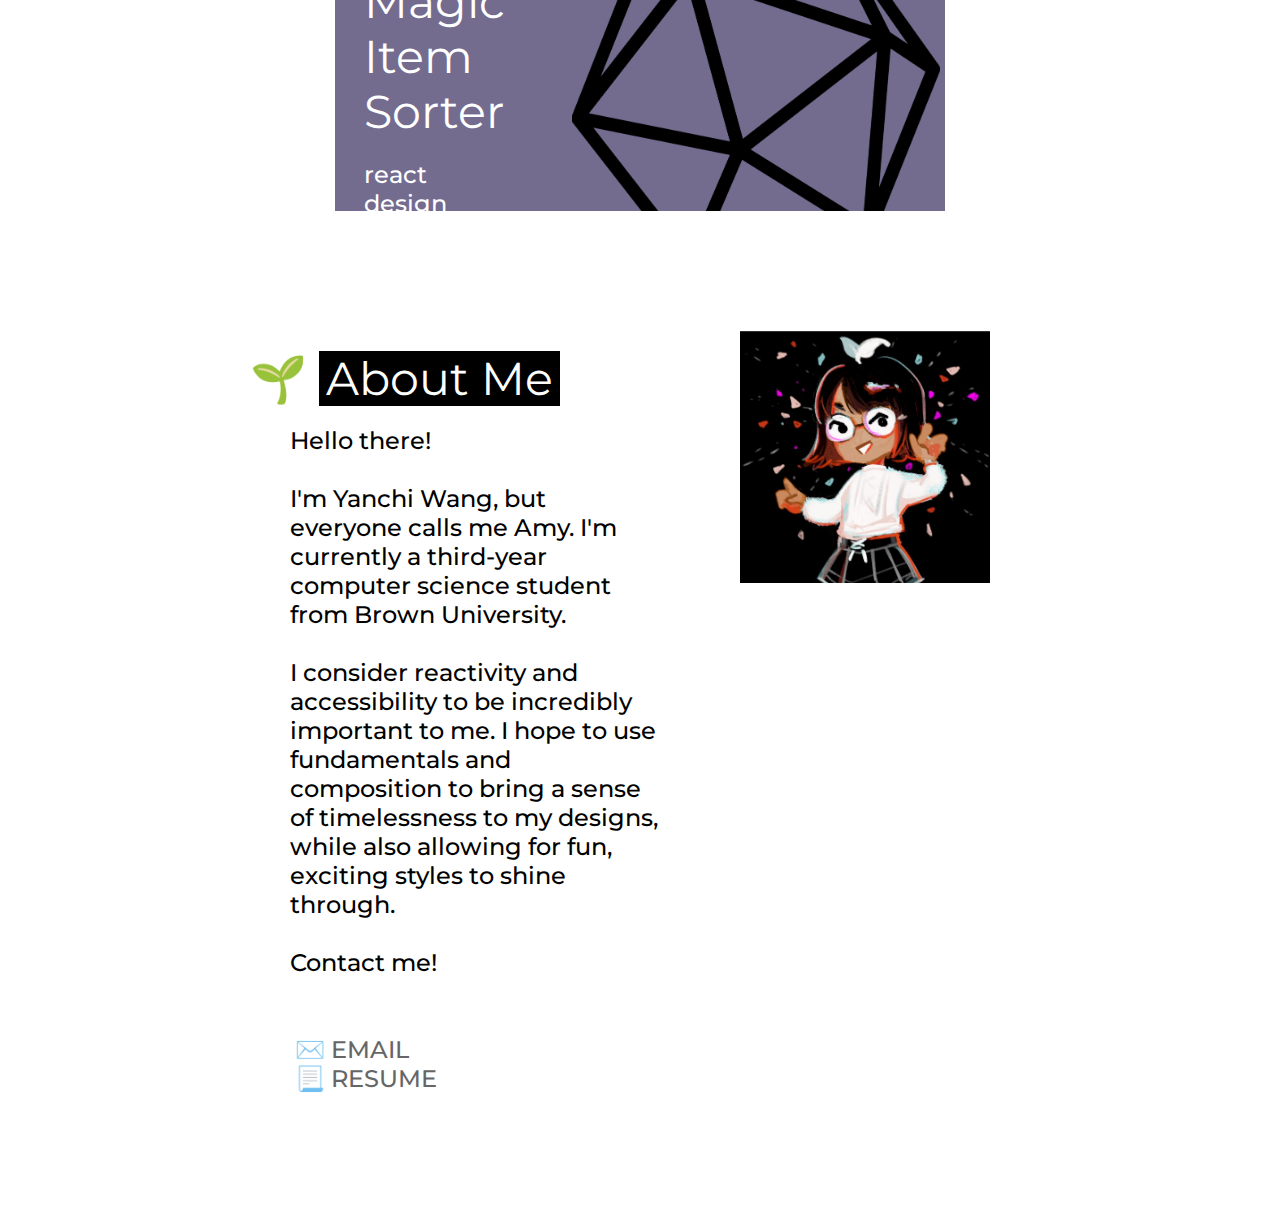
==== commit d3a2642b: "fix abobut me" ====
--- a/index.html
+++ b/index.html
@@ -125,7 +125,7 @@
           margin-bottom: 100px;
         "
       >
-        <div style="width: 400px">
+        <div style="width: 450px">
           <h1>🌱 <span class="emph">About Me</span></h1>
           <p>
             Hello there!<br /><br />
@@ -150,7 +150,7 @@
             >
           </p>
         </div>
-        <div style="width: 400px">
+        <div style="width: 250px">
           <img
             src="profile.jpg"
             alt="a drawing of myself"
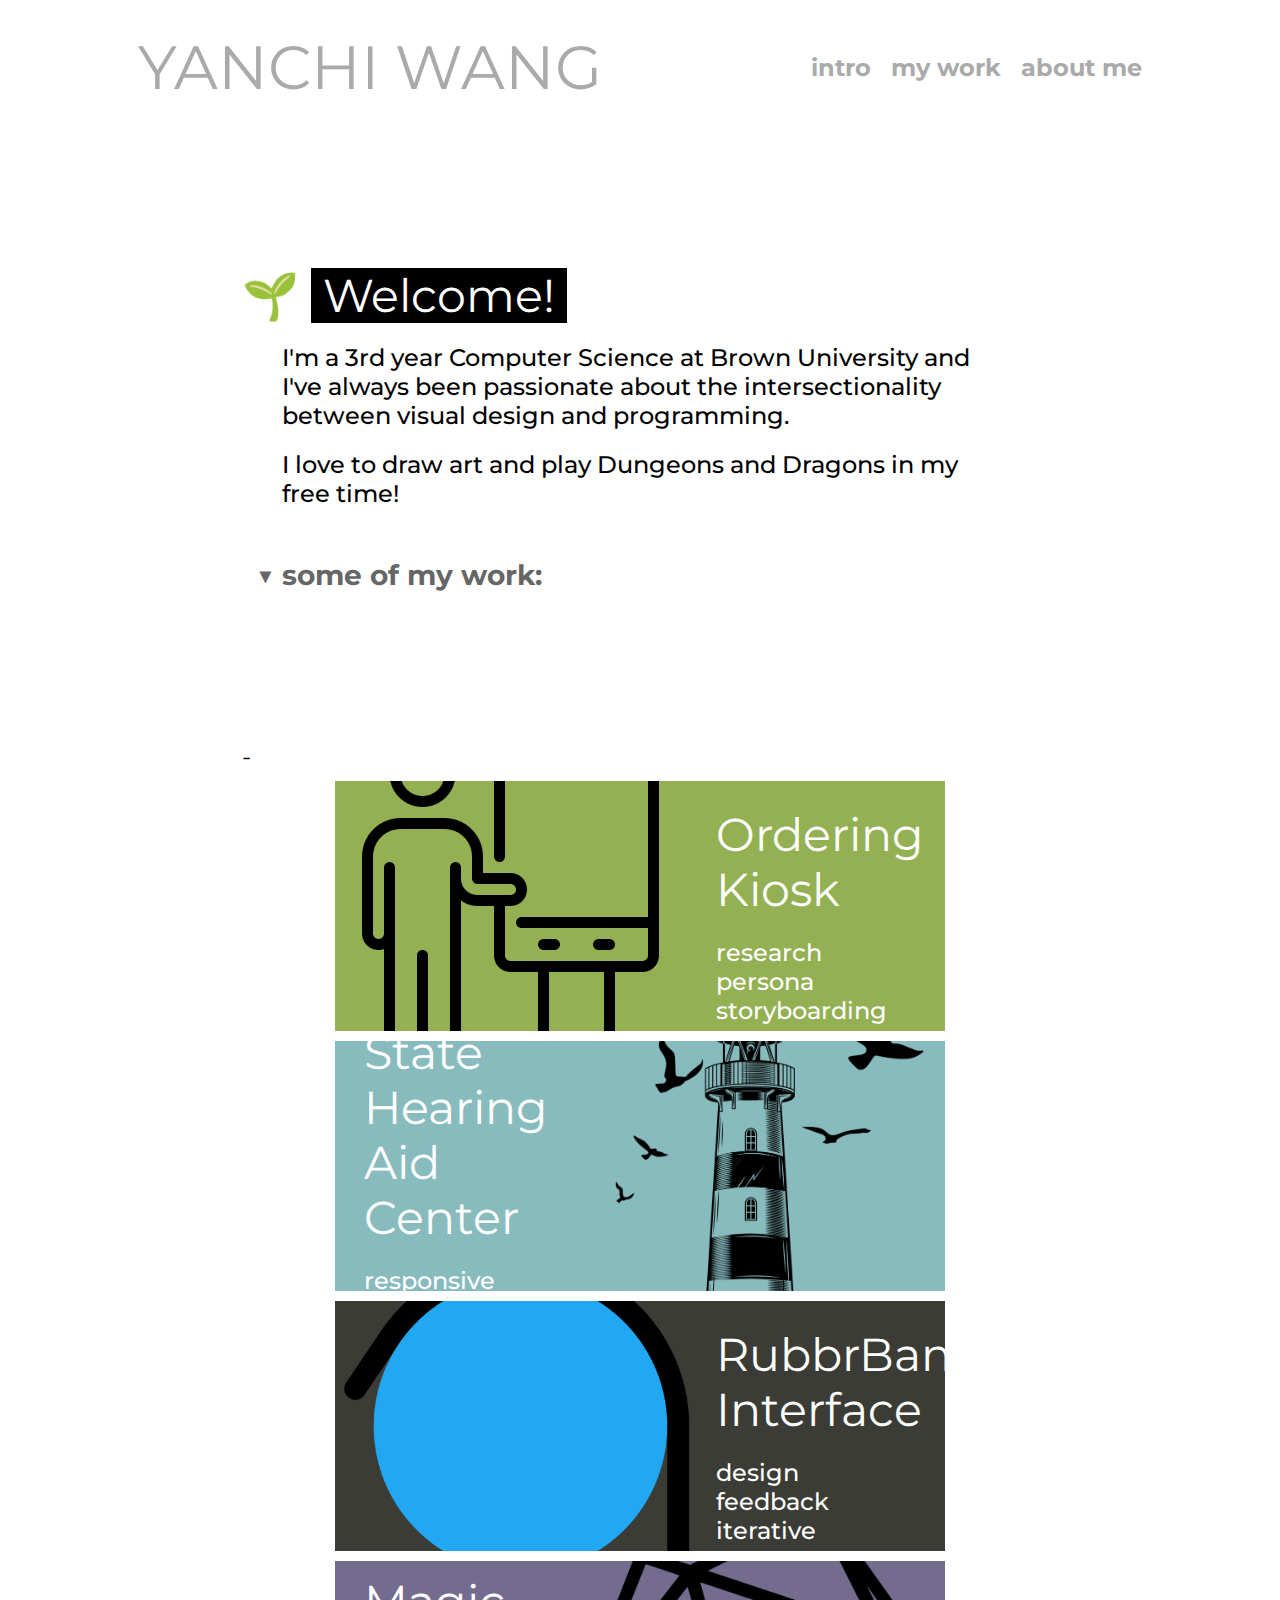
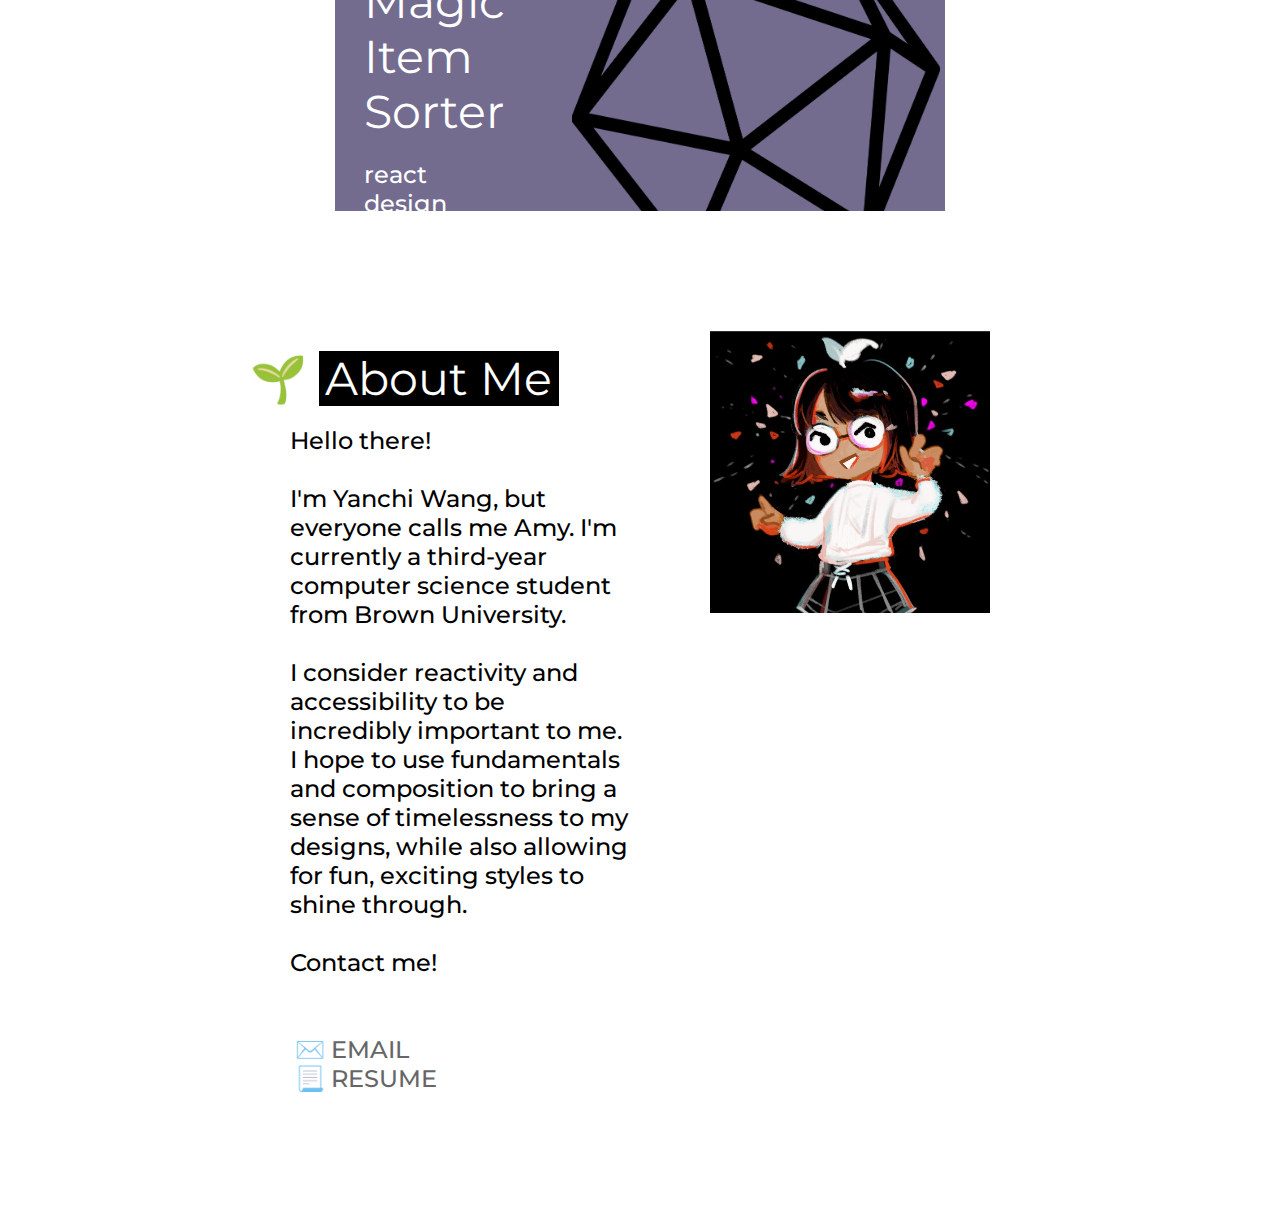
==== commit 887531b4: "profile" ====
--- a/index.html
+++ b/index.html
@@ -125,7 +125,7 @@
           margin-bottom: 100px;
         "
       >
-        <div style="width: 450px">
+        <div style="width: 420px">
           <h1>🌱 <span class="emph">About Me</span></h1>
           <p>
             Hello there!<br /><br />
@@ -150,7 +150,7 @@
             >
           </p>
         </div>
-        <div style="width: 250px">
+        <div style="width: 280px">
           <img
             src="profile.jpg"
             alt="a drawing of myself"
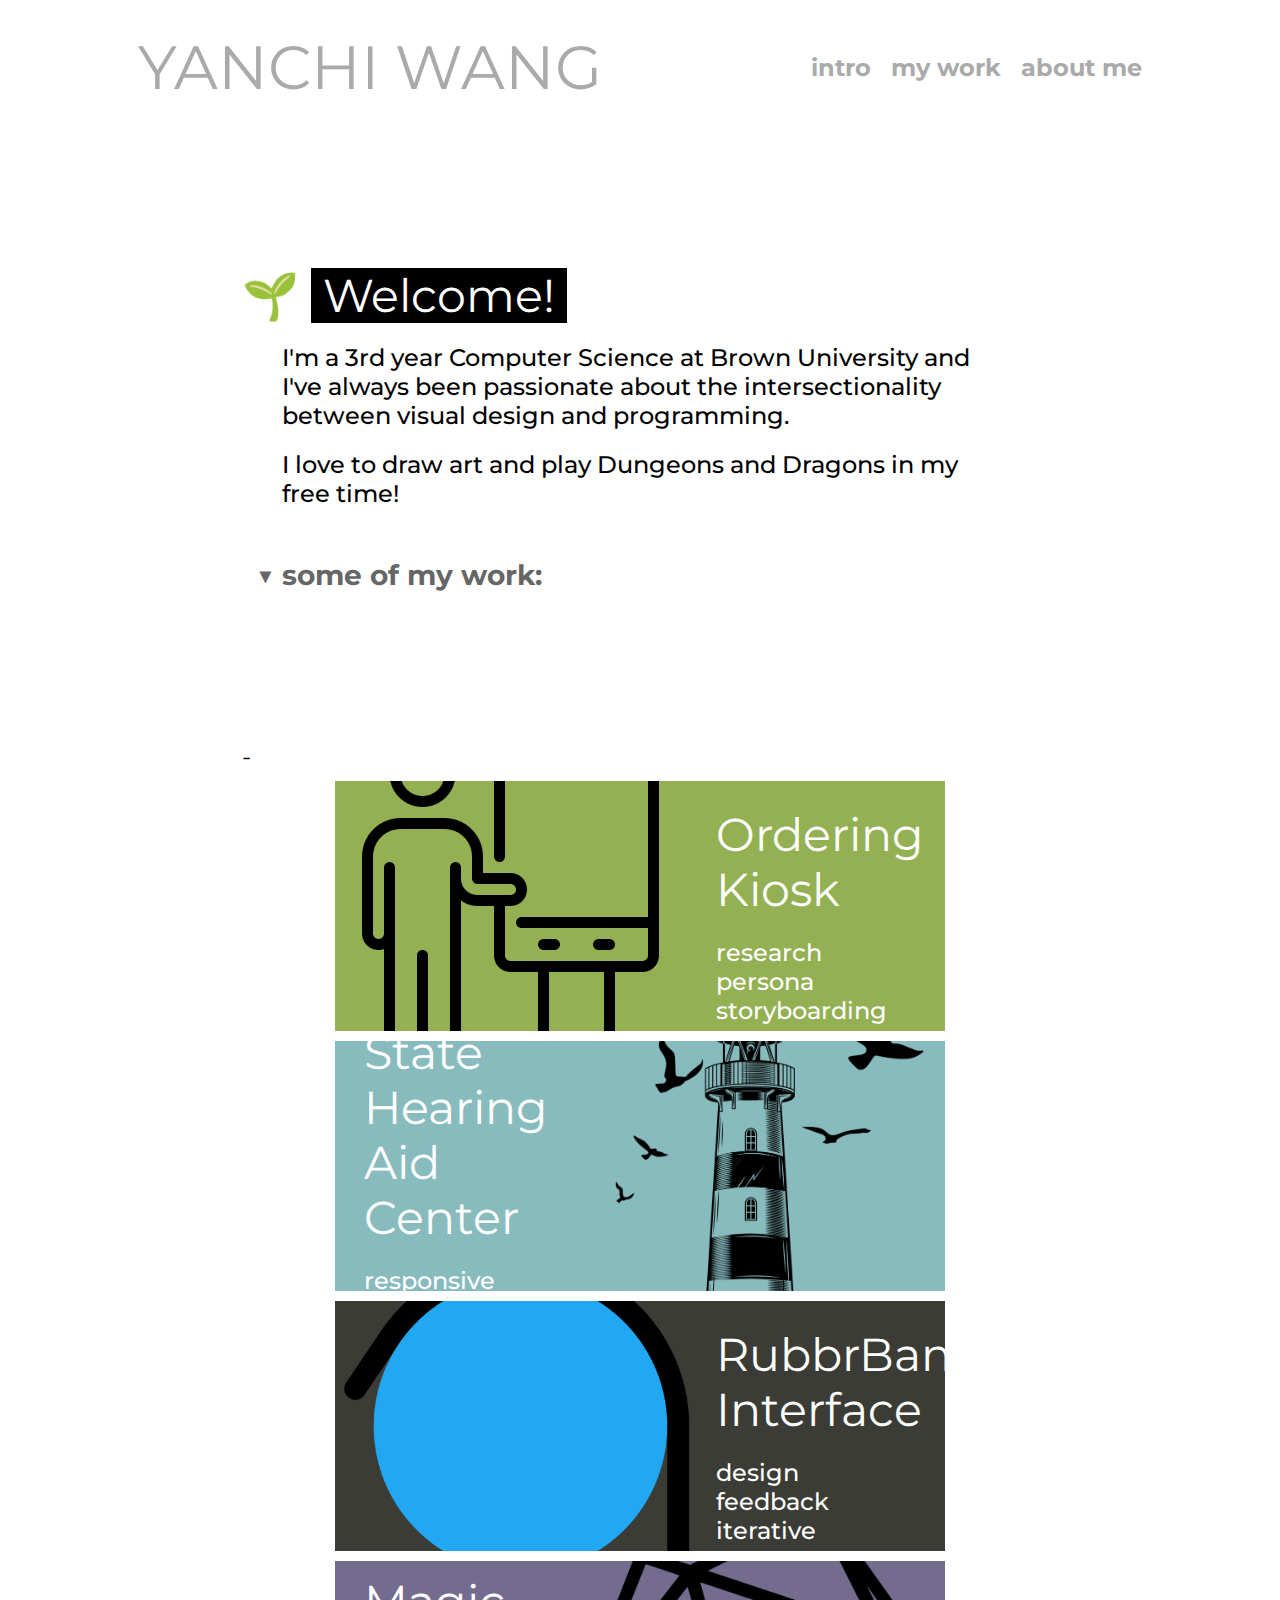
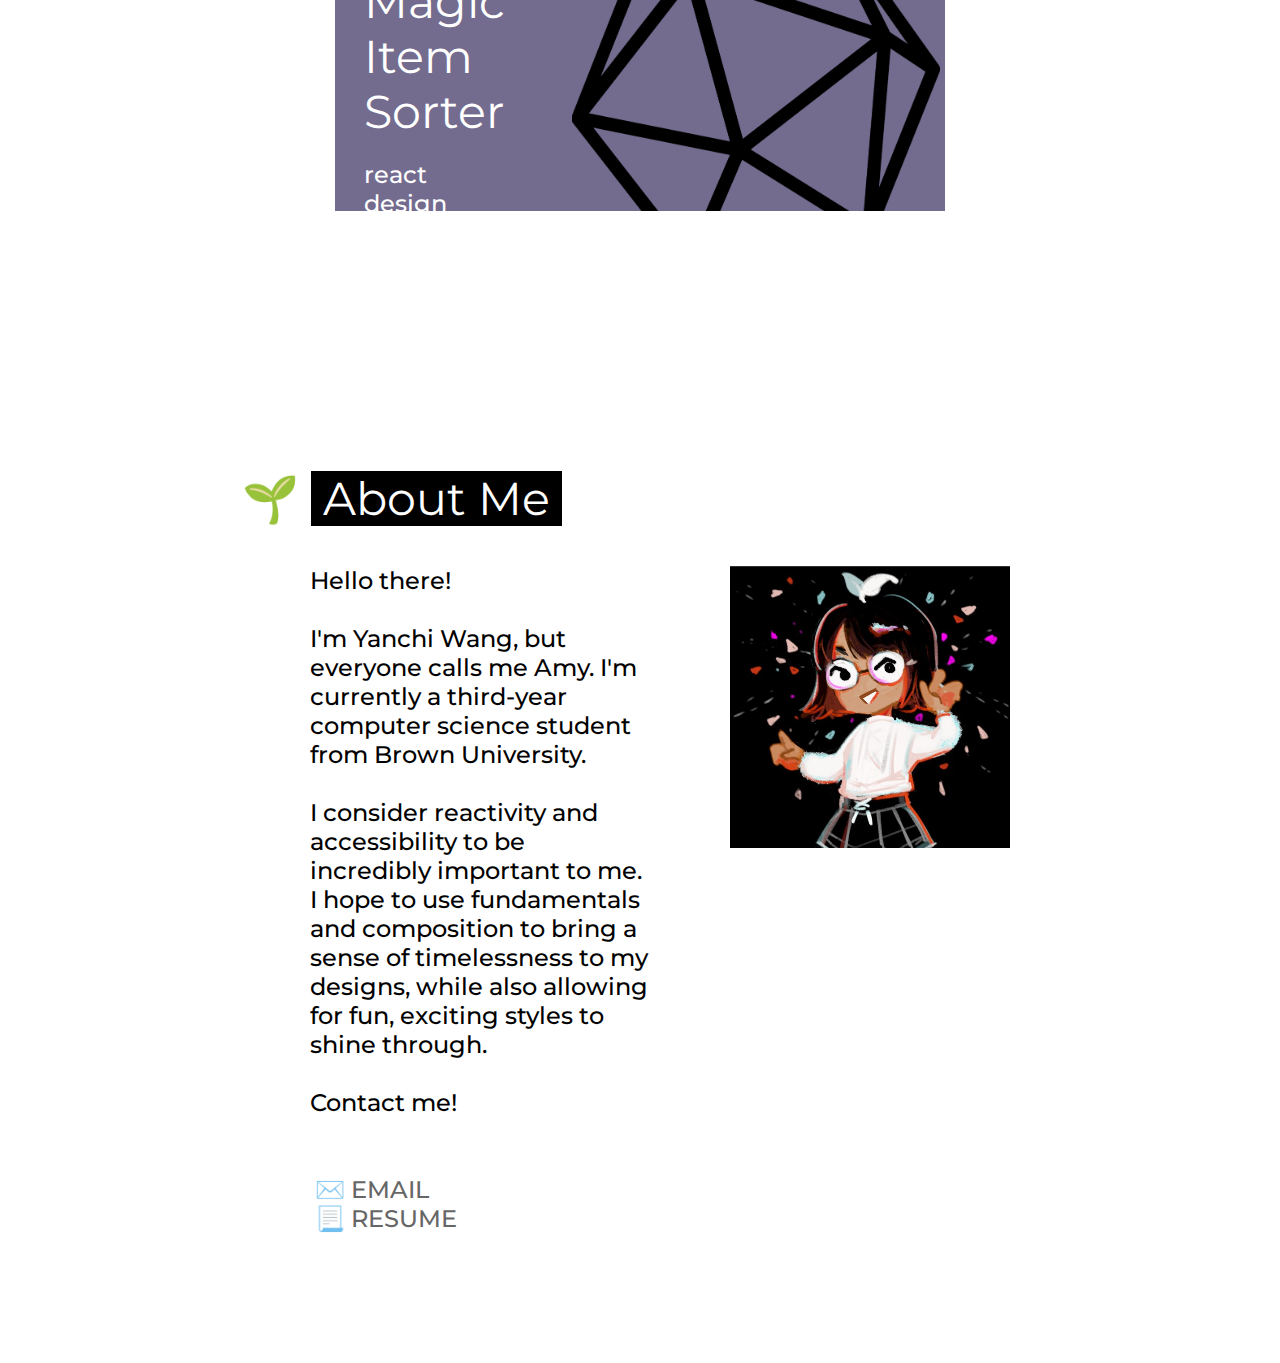
==== commit 50c26c33: "ok actually fixed" ====
--- a/index.html
+++ b/index.html
@@ -114,48 +114,50 @@
           <img src="projects/assets/dnd-item/dice.jpg" alt="a drawing of me" />
         </a>
       </div>
-      <div
-        class="main-text"
-        id="about-me"
-        style="
-          display: flex;
-          flex-flow: row wrap;
-          justify-content: center;
-          column-gap: 5%;
-          margin-bottom: 100px;
-        "
-      >
-        <div style="width: 420px">
-          <h1>🌱 <span class="emph">About Me</span></h1>
-          <p>
-            Hello there!<br /><br />
-            I'm Yanchi Wang, but everyone calls me Amy. I'm currently a
-            third-year computer science student from Brown University. <br />
-            <br />
-            I consider reactivity and accessibility to be incredibly important
-            to me. I hope to use fundamentals and composition to bring a sense
-            of timelessness to my designs, while also allowing for fun, exciting
-            styles to shine through.
-            <br />
-            <br />
-            Contact me! <br /><br />
 
-            <br />
-            <a href="mailto:yan.aw314@gmail.com" target="_blank">✉️ EMAIL</a>
-            <br />
-            <a
-              href="https://uploads-ssl.webflow.com/589ed0903452732276fe0a7f/5bec9a56e23e1ad19437d203_Kevin-Mao-Resume-Example.png"
-              target="_blank"
-              >📃 RESUME</a
-            >
-          </p>
-        </div>
-        <div style="width: 280px">
-          <img
-            src="profile.jpg"
-            alt="a drawing of myself"
-            style="max-width: 100%; max-height: 450px"
-          />
+      <div class="main-text" id="about-me" style="margin-bottom: 100px">
+        <h1 style="padding: 120px 0 0">
+          🌱 <span class="emph"> About Me </span>
+        </h1>
+        <div
+          style="
+            display: flex;
+            flex-flow: row wrap;
+            justify-content: center;
+            column-gap: 5%;
+          "
+        >
+          <div style="width: 420px">
+            <p>
+              Hello there!<br /><br />
+              I'm Yanchi Wang, but everyone calls me Amy. I'm currently a
+              third-year computer science student from Brown University. <br />
+              <br />
+              I consider reactivity and accessibility to be incredibly important
+              to me. I hope to use fundamentals and composition to bring a sense
+              of timelessness to my designs, while also allowing for fun,
+              exciting styles to shine through.
+              <br />
+              <br />
+              Contact me! <br /><br />
+
+              <br />
+              <a href="mailto:yan.aw314@gmail.com" target="_blank">✉️ EMAIL</a>
+              <br />
+              <a
+                href="https://uploads-ssl.webflow.com/589ed0903452732276fe0a7f/5bec9a56e23e1ad19437d203_Kevin-Mao-Resume-Example.png"
+                target="_blank"
+                >📃 RESUME</a
+              >
+            </p>
+          </div>
+          <div style="width: 280px; margin-top: 20px">
+            <img
+              src="profile.jpg"
+              alt="a drawing of myself"
+              style="max-width: 100%; max-height: 450px"
+            />
+          </div>
         </div>
       </div>
     </div>
